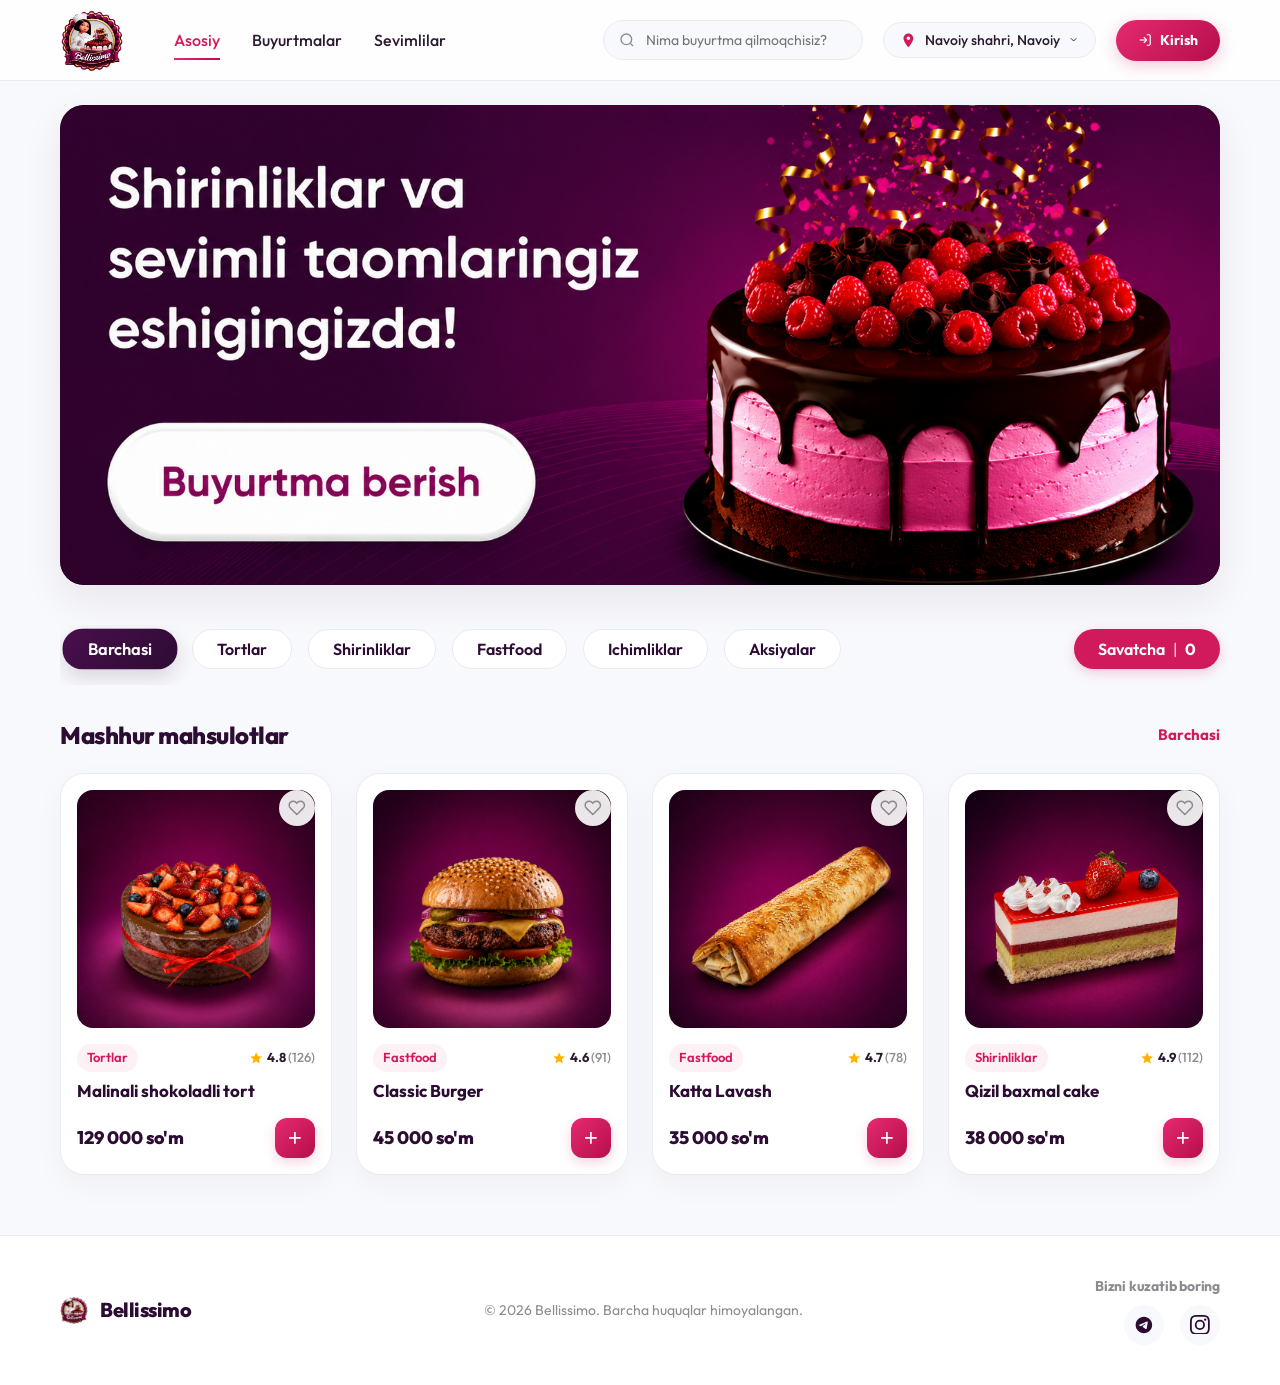
==== index.html @ 24d5eb31 "Belissimo loyiha - to'liq versiya" ====
<!DOCTYPE html>
<html lang="uz">

<head>
    <meta charset="UTF-8">
    <meta name="viewport" content="width=device-width, initial-scale=1.0">
    <title>Bellissimo - Shirinliklar va sevimli taomlaringiz eshigingizda!</title>
    <meta name="description"
        content="Bellissimo'dan eng mazali tortlar, shirinliklar, fastfood va salqin ichimliklarni tez va qulay yetkazib berish bilan buyurtma qiling.">
    <link rel="icon" type="image/x-icon" href="images/logo2.png">
    <link rel="stylesheet" href="style.css">
</head>

<body>

    <!-- ==========================================================================
         DESKTOP HEADER (Visible on Desktop/Tablet, hidden on Mobile)
         ========================================================================== -->
    <header class="desktop-header">
        <div class="container header-container">
            <a href="index.html" class="logo-link">
                <img src="images/logo2.png" alt="Bellissimo Logo" class="logo-img">
            </a>

            <nav class="desktop-nav">
                <a href="index.html" class="nav-link active">Asosiy</a>
                <a href="orders.html" class="nav-link">Buyurtmalar</a>
                <a href="favorites.html" class="nav-link">Sevimlilar</a>
            </nav>

            <div class="header-actions">
                <div class="header-search">
                    <svg class="header-search-icon" stroke="currentColor" fill="none" stroke-width="2"
                        viewBox="0 0 24 24" height="1em" width="1em" xmlns="http://www.w3.org/2000/svg">
                        <circle cx="11" cy="11" r="8"></circle>
                        <line x1="21" y1="21" x2="16.65" y2="16.65"></line>
                    </svg>
                    <input type="text" id="search-input" placeholder="Nima buyurtma qilmoqchisiz?">
                </div>

                <button class="location-selector" title="Yetkazib berish manzili">
                    <svg stroke="currentColor" fill="currentColor" stroke-width="0" viewBox="0 0 24 24" height="1.2em"
                        width="1.2em" xmlns="http://www.w3.org/2000/svg" style="color: var(--pink-accent);">
                        <path
                            d="M12 2C8.13 2 5 5.13 5 9c0 5.25 7 13 7 13s7-7.75 7-13c0-3.87-3.13-7-7-7zm0 9.5c-1.38 0-2.5-1.12-2.5-2.5s1.12-2.5 2.5-2.5 2.5 1.12 2.5 2.5-1.12 2.5-2.5 2.5z">
                        </path>
                    </svg>
                    <span>Navoiy shahri, Navoiy</span>
                    <svg stroke="currentColor" fill="none" stroke-width="2" viewBox="0 0 24 24" height="0.8em"
                        width="0.8em" xmlns="http://www.w3.org/2000/svg">
                        <polyline points="6 9 12 15 18 9"></polyline>
                    </svg>
                </button>

                <!-- Shown when logged in -->
                <div id="desktop-auth-actions" style="display: none; align-items: center; gap: 8px;">
                    <button class="action-btn" title="Bildirishnomalar">
                        <svg stroke="currentColor" fill="none" stroke-width="2" viewBox="0 0 24 24" height="1em" width="1em"
                            xmlns="http://www.w3.org/2000/svg">
                            <path d="M18 8A6 6 0 0 0 6 8c0 7-3 9-3 9h18s-3-2-3-9"></path>
                            <path d="M13.73 21a2 2 0 0 1-3.46 0"></path>
                        </svg>
                        <span class="badge">1</span>
                    </button>
                    <a href="profile.html" class="action-btn" title="Profil">
                        <img src="images/avatar.svg" alt="Profil" style="width: 22px; height: 22px; border-radius: 50%;">
                    </a>
                </div>
                <!-- Shown when NOT logged in -->
                <a href="login.html" id="desktop-login-btn" class="btn-primary" style="display: inline-flex; align-items: center; gap: 8px; padding: 10px 22px; border-radius: 30px; font-size: 14px; font-weight: 700; text-decoration: none; background: var(--pink-gradient); color: #fff; box-shadow: 0 4px 15px rgba(209,26,91,0.25);">
                    <svg stroke="currentColor" fill="none" stroke-width="2" viewBox="0 0 24 24" height="1em" width="1em" xmlns="http://www.w3.org/2000/svg"><path d="M15 3h4a2 2 0 0 1 2 2v14a2 2 0 0 1-2 2h-4"></path><polyline points="10 17 15 12 10 7"></polyline><line x1="15" y1="12" x2="3" y2="12"></line></svg>
                    Kirish
                </a>
            </div>
        </div>
    </header>

    <!-- ==========================================================================
         MOBILE HEADER (Visible on Mobile, hidden on Desktop/Tablet)
         ========================================================================== -->
    <div class="mobile-header-container">
        <div class="mobile-top-row">
            <div class="mobile-location">
                <span class="mobile-location-label">
                    <svg stroke="currentColor" fill="currentColor" stroke-width="0" viewBox="0 0 24 24" height="1em"
                        width="1em" xmlns="http://www.w3.org/2000/svg">
                        <path
                            d="M12 2C8.13 2 5 5.13 5 9c0 5.25 7 13 7 13s7-7.75 7-13c0-3.87-3.13-7-7-7zm0 9.5c-1.38 0-2.5-1.12-2.5-2.5s1.12-2.5 2.5-2.5 2.5 1.12 2.5 2.5-1.12 2.5-2.5 2.5z">
                        </path>
                    </svg>
                    Manzil
                </span>
                <span class="mobile-location-value">
                    <span>Navoiy shahri, Navoiy</span>
                    <svg stroke="currentColor" fill="none" stroke-width="2.5" viewBox="0 0 24 24" height="1em"
                        width="1em" xmlns="http://www.w3.org/2000/svg">
                        <polyline points="6 9 12 15 18 9"></polyline>
                    </svg>
                </span>
            </div>
            <!-- Shown when logged in -->
            <button id="mobile-notif-btn" class="action-btn" title="Bildirishnomalar" style="background-color: var(--bg-gray); display: none;">
                <svg stroke="currentColor" fill="none" stroke-width="2" viewBox="0 0 24 24" height="1em" width="1em"
                    xmlns="http://www.w3.org/2000/svg">
                    <path d="M18 8A6 6 0 0 0 6 8c0 7-3 9-3 9h18s-3-2-3-9"></path>
                    <path d="M13.73 21a2 2 0 0 1-3.46 0"></path>
                </svg>
                <span class="badge" style="top: -4px; right: -4px;">1</span>
            </button>
            <!-- Shown when NOT logged in -->
            <a href="login.html" id="mobile-login-btn" class="action-btn" title="Kirish" style="background-color: var(--bg-gray); display: inline-flex; align-items: center; gap: 6px; font-size: 13px; font-weight: 700; color: var(--dark-purple); text-decoration: none; padding: 8px 14px; border-radius: 20px;">
                <svg stroke="currentColor" fill="none" stroke-width="2" viewBox="0 0 24 24" height="1em" width="1em" xmlns="http://www.w3.org/2000/svg"><path d="M15 3h4a2 2 0 0 1 2 2v14a2 2 0 0 1-2 2h-4"></path><polyline points="10 17 15 12 10 7"></polyline><line x1="15" y1="12" x2="3" y2="12"></line></svg>
                Kirish
            </a>
        </div>

        <div class="mobile-search-row">
            <div class="mobile-search-bar">
                <svg stroke="currentColor" fill="none" stroke-width="2.5" viewBox="0 0 24 24" height="1em" width="1em"
                    xmlns="http://www.w3.org/2000/svg">
                    <circle cx="11" cy="11" r="8"></circle>
                    <line x1="21" y1="21" x2="16.65" y2="16.65"></line>
                </svg>
                <input type="text" id="mobile-search-input" placeholder="Nima buyurtma qilmoq?">
            </div>
        </div>
    </div>

    <!-- ==========================================================================
         MAIN WEBSITE CONTENT
         ========================================================================== -->
    <main class="container">

        <!-- Hero Banner Section -->
        <section class="hero-section">
            <div class="hero-banner-container">
                <img src="images/banner.png" alt="Bellissimo Banner" class="hero-banner-img">
            </div>
        </section>

        <!-- Categories Section -->
        <section class="categories-section">
            <div class="categories-wrapper">
                <div class="categories-container">
                    <div class="category-card active" data-category-id="all">
                        <span class="category-name">Barchasi</span>
                    </div>

                    <div class="category-card" data-category-id="tortlar">
                        <span class="category-name">Tortlar</span>
                    </div>

                    <div class="category-card" data-category-id="shirinliklar">
                        <span class="category-name">Shirinliklar</span>
                    </div>

                    <div class="category-card" data-category-id="fastfood">
                        <span class="category-name">Fastfood</span>
                    </div>

                    <div class="category-card" data-category-id="ichimliklar">
                        <span class="category-name">Ichimliklar</span>
                    </div>

                    <div class="category-card" data-category-id="aksiyalar">
                        <span class="category-name">Aksiyalar</span>
                    </div>
                </div>

                <button class="categories-cart-btn" onclick="window.location.href='cart.html'">
                    Savatcha <span class="divider">|</span> <span class="cart-badge">0</span>
                </button>
            </div>
        </section>

        <!-- Popular Products Section -->
        <section class="popular-section">
            <div class="section-header">
                <h2 class="section-title">Mashhur mahsulotlar</h2>
                <a href="#" class="section-link">Barchasi</a>
            </div>

            <div class="products-grid">

                <!-- Product Card 1: Raspberry Chocolate Cake -->
                <article class="product-card" data-category="tortlar" data-discount="true">
                    <button class="favorite-badge flex-center" data-product-id="malinali-tort"
                        title="Saralanganlarga qo'shish">
                        <svg stroke="currentColor" fill="none" stroke-width="2" viewBox="0 0 24 24" height="1.1em"
                            width="1.1em" xmlns="http://www.w3.org/2000/svg">
                            <path
                                d="M20.84 4.61a5.5 5.5 0 0 0-7.78 0L12 5.67l-1.06-1.06a5.5 5.5 0 0 0-7.78 7.78l1.06 1.06L12 21.23l7.78-7.78 1.06-1.06a5.5 5.5 0 0 0 0-7.78z">
                            </path>
                        </svg>
                    </button>
                    <a href="cake.html" class="product-img-wrapper flex-center">
                        <img src="images/tort.png" alt="Malinali shokoladli tort" class="product-img">
                    </a>
                    <div class="product-info">
                        <div class="product-meta">
                            <span class="product-category">Tortlar</span>
                            <div class="product-rating">
                                <svg stroke="currentColor" fill="currentColor" stroke-width="0" viewBox="0 0 24 24"
                                    height="1.1em" width="1.1em" xmlns="http://www.w3.org/2000/svg">
                                    <path
                                        d="M12 17.27L18.18 21l-1.64-7.03L22 9.24l-7.19-.61L12 2 9.19 8.63 2 9.24l5.46 4.73L5.82 21z">
                                    </path>
                                </svg>
                                <span>4.8 <span class="product-rating-count">(126)</span></span>
                            </div>
                        </div>
                        <h3 class="product-title"><a href="cake.html">Malinali shokoladli tort</a></h3>
                        <div class="product-bottom">
                            <span class="product-price">129 000 so'm</span>
                            <button class="add-card-btn flex-center" title="Savatga qo'shish">
                                <svg stroke="currentColor" fill="currentColor" stroke-width="0" viewBox="0 0 24 24"
                                    height="1.1em" width="1.1em" xmlns="http://www.w3.org/2000/svg">
                                    <path d="M19 13h-6v6h-2v-6H5v-2h6V5h2v6h6v2z"></path>
                                </svg>
                            </button>
                        </div>
                    </div>
                </article>

                <!-- Product Card 2: Classic Burger -->
                <article class="product-card" data-category="fastfood" data-discount="false">
                    <button class="favorite-badge flex-center" data-product-id="classic-burger"
                        title="Saralanganlarga qo'shish">
                        <svg stroke="currentColor" fill="none" stroke-width="2" viewBox="0 0 24 24" height="1.1em"
                            width="1.1em" xmlns="http://www.w3.org/2000/svg">
                            <path
                                d="M20.84 4.61a5.5 5.5 0 0 0-7.78 0L12 5.67l-1.06-1.06a5.5 5.5 0 0 0-7.78 7.78l1.06 1.06L12 21.23l7.78-7.78 1.06-1.06a5.5 5.5 0 0 0 0-7.78z">
                            </path>
                        </svg>
                    </button>
                    <a href="burger.html" class="product-img-wrapper flex-center">
                        <img src="images/burger.png" alt="Classic Burger" class="product-img">
                    </a>
                    <div class="product-info">
                        <div class="product-meta">
                            <span class="product-category">Fastfood</span>
                            <div class="product-rating">
                                <svg stroke="currentColor" fill="currentColor" stroke-width="0" viewBox="0 0 24 24"
                                    height="1.1em" width="1.1em" xmlns="http://www.w3.org/2000/svg">
                                    <path
                                        d="M12 17.27L18.18 21l-1.64-7.03L22 9.24l-7.19-.61L12 2 9.19 8.63 2 9.24l5.46 4.73L5.82 21z">
                                    </path>
                                </svg>
                                <span>4.6 <span class="product-rating-count">(91)</span></span>
                            </div>
                        </div>
                        <h3 class="product-title"><a href="burger.html">Classic Burger</a></h3>
                        <div class="product-bottom">
                            <span class="product-price">45 000 so'm</span>
                            <button class="add-card-btn flex-center" title="Savatga qo'shish">
                                <svg stroke="currentColor" fill="currentColor" stroke-width="0" viewBox="0 0 24 24"
                                    height="1.1em" width="1.1em" xmlns="http://www.w3.org/2000/svg">
                                    <path d="M19 13h-6v6h-2v-6H5v-2h6V5h2v6h6v2z"></path>
                                </svg>
                            </button>
                        </div>
                    </div>
                </article>

                <!-- Product Card 3: Large Lavash -->
                <article class="product-card" data-category="fastfood" data-discount="true">
                    <button class="favorite-badge flex-center" data-product-id="lavash"
                        title="Saralanganlarga qo'shish">
                        <svg stroke="currentColor" fill="none" stroke-width="2" viewBox="0 0 24 24" height="1.1em"
                            width="1.1em" xmlns="http://www.w3.org/2000/svg">
                            <path
                                d="M20.84 4.61a5.5 5.5 0 0 0-7.78 0L12 5.67l-1.06-1.06a5.5 5.5 0 0 0-7.78 7.78l1.06 1.06L12 21.23l7.78-7.78 1.06-1.06a5.5 5.5 0 0 0 0-7.78z">
                            </path>
                        </svg>
                    </button>
                    <a href="lavash.html" class="product-img-wrapper flex-center">
                        <img src="images/lavash.png" alt="Katta Lavash" class="product-img">
                    </a>
                    <div class="product-info">
                        <div class="product-meta">
                            <span class="product-category">Fastfood</span>
                            <div class="product-rating">
                                <svg stroke="currentColor" fill="currentColor" stroke-width="0" viewBox="0 0 24 24"
                                    height="1.1em" width="1.1em" xmlns="http://www.w3.org/2000/svg">
                                    <path
                                        d="M12 17.27L18.18 21l-1.64-7.03L22 9.24l-7.19-.61L12 2 9.19 8.63 2 9.24l5.46 4.73L5.82 21z">
                                    </path>
                                </svg>
                                <span>4.7 <span class="product-rating-count">(78)</span></span>
                            </div>
                        </div>
                        <h3 class="product-title"><a href="lavash.html">Katta Lavash</a></h3>
                        <div class="product-bottom">
                            <span class="product-price">35 000 so'm</span>
                            <button class="add-card-btn flex-center" title="Savatga qo'shish">
                                <svg stroke="currentColor" fill="currentColor" stroke-width="0" viewBox="0 0 24 24"
                                    height="1.1em" width="1.1em" xmlns="http://www.w3.org/2000/svg">
                                    <path d="M19 13h-6v6h-2v-6H5v-2h6V5h2v6h6v2z"></path>
                                </svg>
                            </button>
                        </div>
                    </div>
                </article>

                <!-- Product Card 4: Red Velvet Cake -->
                <article class="product-card" data-category="shirinliklar" data-discount="true">
                    <button class="favorite-badge flex-center" data-product-id="cake" title="Saralanganlarga qo'shish">
                        <svg stroke="currentColor" fill="none" stroke-width="2" viewBox="0 0 24 24" height="1.1em"
                            width="1.1em" xmlns="http://www.w3.org/2000/svg">
                            <path
                                d="M20.84 4.61a5.5 5.5 0 0 0-7.78 0L12 5.67l-1.06-1.06a5.5 5.5 0 0 0-7.78 7.78l1.06 1.06L12 21.23l7.78-7.78 1.06-1.06a5.5 5.5 0 0 0 0-7.78z">
                            </path>
                        </svg>
                    </button>
                    <a href="dessert.html" class="product-img-wrapper flex-center">
                        <img src="images/cake.png" alt="Qizil baxmal cake" class="product-img">
                    </a>
                    <div class="product-info">
                        <div class="product-meta">
                            <span class="product-category">Shirinliklar</span>
                            <div class="product-rating">
                                <svg stroke="currentColor" fill="currentColor" stroke-width="0" viewBox="0 0 24 24"
                                    height="1.1em" width="1.1em" xmlns="http://www.w3.org/2000/svg">
                                    <path
                                        d="M12 17.27L18.18 21l-1.64-7.03L22 9.24l-7.19-.61L12 2 9.19 8.63 2 9.24l5.46 4.73L5.82 21z">
                                    </path>
                                </svg>
                                <span>4.9 <span class="product-rating-count">(112)</span></span>
                            </div>
                        </div>
                        <h3 class="product-title"><a href="dessert.html">Qizil baxmal cake</a></h3>
                        <div class="product-bottom">
                            <span class="product-price">38 000 so'm</span>
                            <button class="add-card-btn flex-center" title="Savatga qo'shish">
                                <svg stroke="currentColor" fill="currentColor" stroke-width="0" viewBox="0 0 24 24"
                                    height="1.1em" width="1.1em" xmlns="http://www.w3.org/2000/svg">
                                    <path d="M19 13h-6v6h-2v-6H5v-2h6V5h2v6h6v2z"></path>
                                </svg>
                            </button>
                        </div>
                    </div>
                </article>

            </div>
        </section>
    </main>

    <!-- ==========================================================================
         MINIMAL FOOTER
         ========================================================================== -->
    <footer class="site-footer">
        <div class="container footer-container">
            <a href="index.html" class="logo-link">
                <img src="images/logo2.png" alt="Bellissimo Logo" class="logo-img"
                    style="height: 28px; width: auto; object-fit: contain;">
                <span class="logo-text" style="font-size: 20px;">Bellissimo</span>
            </a>

            <p class="footer-copyright">© 2026 Bellissimo. Barcha huquqlar himoyalangan.</p>

            <div class="social-wrapper" style="display: flex; flex-direction: column; align-items: flex-end; gap: 8px;">
                <span class="social-title" style="font-size: 14px; font-weight: 700; color: var(--text-muted); font-family: 'Outfit', sans-serif; letter-spacing: -0.2px;">Bizni kuzatib boring</span>
                <div class="social-links">
                    <!-- Telegram Icon -->
                    <a href="https://t.me/Belissimo_Navoiy" target="_blank" rel="noopener noreferrer" class="social-icon flex-center" title="Telegram">
                        <svg stroke="currentColor" fill="currentColor" stroke-width="0" viewBox="0 0 24 24" height="1.1em"
                            width="1.1em" xmlns="http://www.w3.org/2000/svg">
                            <path
                                d="M12 2C6.48 2 2 6.48 2 12s4.48 10 10 10 10-4.48 10-10S17.52 2 12 2zm4.64 6.8c-.15 1.58-.8 5.42-1.13 7.19-.14.75-.42 1-.68 1.03-.58.05-1.02-.38-1.58-.75-.88-.58-1.38-.94-2.23-1.5-.99-.65-.35-1.01.22-1.59.15-.15 2.71-2.48 2.76-2.69a.2.2 0 0 0-.05-.18c-.06-.05-.14-.03-.21-.02-.09.02-1.49.95-4.22 2.79-.4.27-.76.41-1.08.4-.36-.01-1.04-.2-1.55-.37-.63-.2-1.12-.31-1.08-.66.02-.18.27-.36.74-.55 2.92-1.27 4.86-2.11 5.83-2.51 2.78-1.16 3.35-1.36 3.73-1.36.08 0 .27.02.39.12.1.08.13.19.14.27-.01.06.01.24 0 .24z">
                            </path>
                        </svg>
                    </a>
                    <!-- Instagram Icon -->
                    <a href="https://instagram.com/bellissimo.navoiy" target="_blank" rel="noopener noreferrer" class="social-icon flex-center" title="Instagram">
                        <svg stroke="currentColor" fill="currentColor" stroke-width="0" viewBox="0 0 24 24" height="1.1em"
                            width="1.1em" xmlns="http://www.w3.org/2000/svg">
                            <path
                                d="M12 2.163c3.204 0 3.584.012 4.85.07 3.252.148 4.771 1.691 4.919 4.919.058 1.265.069 1.645.069 4.849 0 3.205-.012 3.584-.069 4.849-.149 3.225-1.664 4.771-4.919 4.919-1.266.058-1.644.07-4.85.07-3.204 0-3.584-.012-4.849-.07-3.26-.149-4.771-1.699-4.919-4.92-.058-1.265-.07-1.644-.07-4.849 0-3.204.013-3.583.07-4.849.149-3.227 1.664-4.771 4.919-4.919 1.266-.057 1.645-.069 4.849-.069zM12 0C8.741 0 8.333.014 7.053.072 2.695.272.273 2.69.073 7.051.014 8.333 0 8.741 0 12c0 3.259.014 3.668.072 4.948.2 4.358 2.618 6.78 6.98 6.98 1.281.058 1.689.072 4.948.072 3.259 0 3.668-.014 4.948-.072 4.354-.2 6.782-2.618 6.979-6.98.059-1.28.073-1.689.073-4.948 0-3.259-.014-3.667-.072-4.947-.196-4.354-2.617-6.78-6.979-6.98C15.668.014 15.259 0 12 0zm0 5.838a6.162 6.162 0 1 0 0 12.324 6.162 6.162 0 0 0 0-12.324zM12 16a4 4 0 1 1 0-8 4 4 0 0 1 0 8zm6.406-11.845a1.44 1.44 0 1 0 0 2.881 1.44 1.44 0 0 0 0-2.881z">
                            </path>
                        </svg>
                    </a>
                </div>
            </div>
        </div>
    </footer>

    <!-- ==========================================================================
         MOBILE BOTTOM NAVIGATION
         ========================================================================== -->
    <nav class="mobile-bottom-nav">
        <div class="mobile-nav-container">
            <a href="index.html" class="mobile-nav-item active">
                <svg stroke="currentColor" fill="currentColor" stroke-width="0" viewBox="0 0 24 24" height="1em"
                    width="1em" xmlns="http://www.w3.org/2000/svg">
                    <path d="M10 20v-6h4v6h5v-8h3L12 3 2 12h3v8z"></path>
                </svg>
                <span>Asosiy</span>
            </a>

            <a href="orders.html" class="mobile-nav-item">
                <img src="images/korzinka.svg" alt="Buyurtmalar" style="width: 22px; height: 22px; object-fit: contain;">
                <span>Buyurtmalar</span>
            </a>

            <a href="favorites.html" class="mobile-nav-item">
                <svg stroke="currentColor" fill="none" stroke-width="2" viewBox="0 0 24 24" height="1em" width="1em"
                    xmlns="http://www.w3.org/2000/svg">
                    <path
                        d="M20.84 4.61a5.5 5.5 0 0 0-7.78 0L12 5.67l-1.06-1.06a5.5 5.5 0 0 0-7.78 7.78l1.06 1.06L12 21.23l7.78-7.78 1.06-1.06a5.5 5.5 0 0 0 0-7.78z">
                    </path>
                </svg>
                <span>Sevimlilar</span>
            </a>

            <a href="profile.html" class="mobile-nav-item">
                <svg stroke="currentColor" fill="none" stroke-width="2" viewBox="0 0 24 24" height="1em" width="1em"
                    xmlns="http://www.w3.org/2000/svg">
                    <path d="M20 21v-2a4 4 0 0 0-4-4H8a4 4 0 0 0-4 4v2"></path>
                    <circle cx="12" cy="7" r="4"></circle>
                </svg>
                <span>Profil</span>
            </a>
        </div>
    </nav>

    <!-- Shared Javascript file -->
    <script src="script.js"></script>
</body>

</html>
---- style.css ----
@import url('https://fonts.googleapis.com/css2?family=Outfit:wght@300;400;500;600;700;800&display=swap');

:root {
    --dark-purple: #2D0C33;
    --dark-purple-rgb: 45, 12, 51;
    --purple-gradient: linear-gradient(135deg, #4A0E4E 0%, #2D0C33 100%);
    --pink-accent: #D11A5B;
    --pink-gradient: linear-gradient(135deg, #E62A70 0%, #B50E4C 100%);
    --white-card: #FFFFFF;
    --bg-gray: #F8F9FC;
    --gold: #FFB300;
    --text-dark: #2C1A30;
    --text-muted: #8E8A90;
    --border-color: #ECE9F0;
    --border-radius-lg: 24px;
    --border-radius-md: 16px;
    --border-radius-sm: 12px;
    --transition-smooth: all 0.3s cubic-bezier(0.4, 0, 0.2, 1);
    --shadow-soft: 0 10px 30px rgba(45, 12, 51, 0.04);
    --shadow-hover: 0 15px 35px rgba(45, 12, 51, 0.1);
    --max-width: 1200px;
}

* {
    box-sizing: border-box;
    margin: 0;
    padding: 0;
    -webkit-tap-highlight-color: transparent;
}

body {
    font-family: 'Outfit', sans-serif;
    background-color: var(--bg-gray);
    color: var(--text-dark);
    line-height: 1.5;
    overflow-x: hidden;
}

a {
    text-decoration: none;
    color: inherit;
}

button {
    font-family: 'Outfit', sans-serif;
    border: none;
    outline: none;
    cursor: pointer;
    background: none;
    transition: var(--transition-smooth);
}

input {
    font-family: 'Outfit', sans-serif;
    border: none;
    outline: none;
}

/* Scrollbar Customization */
::-webkit-scrollbar {
    width: 8px;
    height: 8px;
}
::-webkit-scrollbar-track {
    background: var(--bg-gray);
}
::-webkit-scrollbar-thumb {
    background: #D5CCD8;
    border-radius: 4px;
}
::-webkit-scrollbar-thumb:hover {
    background: #B4A6B8;
}

/* ==========================================================================
   GLOBAL UTILITIES & CONTAINERS
   ========================================================================== */
.container {
    max-width: var(--max-width);
    margin: 0 auto;
    padding: 0 20px;
    width: 100%;
}

.flex-center {
    display: flex;
    justify-content: center;
    align-items: center;
}

.text-gradient {
    background: var(--pink-gradient);
    -webkit-background-clip: text;
    -webkit-text-fill-color: transparent;
}

/* ==========================================================================
   DESKTOP HEADER & NAVIGATION (Hidden on mobile)
   ========================================================================== */
.desktop-header {
    background-color: rgba(255, 255, 255, 0.85);
    backdrop-filter: blur(10px);
    -webkit-backdrop-filter: blur(10px);
    border-bottom: 1px solid var(--border-color);
    position: sticky;
    top: 0;
    z-index: 1000;
    transition: var(--transition-smooth);
}

.header-container {
    display: flex;
    align-items: center;
    height: 80px;
}

.logo-link {
    display: flex;
    align-items: center;
    gap: 12px;
    flex-shrink: 0;
}

.logo-img {
    height: 64px;
    width: auto;
    object-fit: contain;
}

.logo-text {
    font-size: 24px;
    font-weight: 800;
    color: var(--dark-purple);
    letter-spacing: -0.5px;
}

.desktop-nav {
    display: flex;
    gap: 32px;
    margin-left: 50px;
    margin-right: 40px;
    align-items: center;
    flex-shrink: 0;
}

.nav-link {
    font-size: 16px;
    font-weight: 500;
    color: var(--text-dark);
    position: relative;
    padding: 8px 0;
    transition: var(--transition-smooth);
}

.nav-link::after {
    content: '';
    position: absolute;
    bottom: 0;
    left: 0;
    width: 0;
    height: 2px;
    background: var(--pink-gradient);
    transition: var(--transition-smooth);
}

.nav-link.active,
.nav-link:hover {
    color: var(--pink-accent);
}

.nav-link.active::after,
.nav-link:hover::after {
    width: 100%;
}

.header-actions {
    display: flex;
    align-items: center;
    gap: 20px;
    margin-left: auto;
}

.header-search {
    position: relative;
    width: 260px;
}

.header-search input {
    width: 100%;
    padding: 10px 16px 10px 42px;
    background-color: var(--bg-gray);
    border: 1px solid var(--border-color);
    border-radius: 30px;
    font-size: 14px;
    color: var(--text-dark);
    transition: var(--transition-smooth);
}

.header-search input:focus {
    background-color: #fff;
    border-color: var(--pink-accent);
    box-shadow: 0 0 0 3px rgba(209, 26, 91, 0.1);
}

.header-search-icon {
    position: absolute;
    left: 16px;
    top: 50%;
    transform: translateY(-50%);
    color: var(--text-muted);
    font-size: 16px;
    pointer-events: none;
}

.location-selector {
    display: flex;
    align-items: center;
    gap: 8px;
    padding: 8px 16px;
    background-color: var(--bg-gray);
    border: 1px solid var(--border-color);
    border-radius: 30px;
    font-size: 14px;
    font-weight: 500;
    color: var(--text-dark);
    white-space: nowrap;
}

.location-selector:hover {
    background-color: #fff;
    border-color: var(--pink-accent);
}

.action-btn {
    position: relative;
    display: inline-flex;
    align-items: center;
    justify-content: center;
    width: 44px;
    height: 44px;
    background-color: var(--bg-gray);
    border-radius: 50%;
    color: var(--dark-purple);
    font-size: 20px;
}

.action-btn:hover {
    background-color: var(--dark-purple);
    color: #fff;
    transform: translateY(-2px);
}

.badge {
    position: absolute;
    top: -2px;
    right: -2px;
    background-color: var(--pink-accent);
    color: #fff;
    font-size: 11px;
    font-weight: 700;
    min-width: 18px;
    height: 18px;
    border-radius: 9px;
    display: flex;
    align-items: center;
    justify-content: center;
    padding: 0 4px;
    border: 2px solid #fff;
}

.profile-avatar {
    width: 44px;
    height: 44px;
    border-radius: 50%;
    object-fit: cover;
    border: 2px solid var(--border-color);
    transition: var(--transition-smooth);
}

.profile-avatar:hover {
    border-color: var(--pink-accent);
    transform: translateY(-2px);
}

/* ==========================================================================
   MOBILE HEADER & SEARCH BAR (Hidden on desktop)
   ========================================================================== */
.mobile-header-container {
    display: none;
    padding: 16px 20px 8px;
    background-color: #fff;
}

.mobile-top-row {
    display: flex;
    justify-content: space-between;
    align-items: center;
    margin-bottom: 16px;
}

.mobile-location {
    display: flex;
    flex-direction: column;
}

.mobile-location-label {
    font-size: 12px;
    color: var(--text-muted);
    font-weight: 500;
    display: flex;
    align-items: center;
    gap: 4px;
}

.mobile-location-label svg {
    color: var(--pink-accent);
}

.mobile-location-value {
    font-size: 16px;
    font-weight: 700;
    color: var(--dark-purple);
    display: flex;
    align-items: center;
    gap: 6px;
    margin-top: 2px;
}

.mobile-location-value svg {
    font-size: 12px;
    color: var(--pink-accent);
}

.mobile-search-row {
    display: flex;
    gap: 12px;
    align-items: center;
}

.mobile-search-bar {
    position: relative;
    flex: 1;
}

.mobile-search-bar input {
    width: 100%;
    padding: 16px 16px 16px 48px;
    background-color: var(--bg-gray);
    border-radius: 20px;
    font-size: 15px;
    color: var(--text-dark);
    font-weight: 500;
    transition: var(--transition-smooth);
}

.mobile-search-bar input::placeholder {
    color: #B4A6B8;
}

.mobile-search-bar svg {
    position: absolute;
    left: 20px;
    top: 50%;
    transform: translateY(-50%);
    color: var(--text-muted);
    font-size: 18px;
}

.mobile-filter-btn {
    width: 52px;
    height: 52px;
    background: var(--purple-gradient);
    border-radius: 20px;
    color: #fff;
    display: flex;
    align-items: center;
    justify-content: center;
    font-size: 20px;
    box-shadow: 0 8px 20px rgba(45, 12, 51, 0.15);
}

.mobile-filter-btn:active {
    transform: scale(0.95);
}

/* ==========================================================================
   MOBILE BOTTOM NAVIGATION BAR
   ========================================================================== */
.mobile-bottom-nav {
    display: none;
    position: fixed;
    bottom: 0;
    left: 0;
    width: 100%;
    background-color: #fff;
    box-shadow: 0 -10px 30px rgba(0, 0, 0, 0.04);
    border-top: 1px solid var(--border-color);
    z-index: 999;
}

.mobile-nav-container {
    display: flex;
    justify-content: space-around;
    align-items: center;
    height: 72px;
    padding: 0 10px;
}

.mobile-nav-item {
    display: flex;
    flex-direction: column;
    align-items: center;
    gap: 6px;
    color: var(--text-muted);
    font-size: 12px;
    font-weight: 600;
    flex: 1;
    padding: 8px 0;
}

.mobile-nav-item svg {
    font-size: 22px;
    transition: var(--transition-smooth);
}

.mobile-nav-item.active {
    color: var(--pink-accent);
}

.mobile-nav-item.active svg {
    transform: translateY(-2px);
}

/* ==========================================================================
   HERO BANNER
   ========================================================================== */
.hero-section {
    padding: 24px 0;
}

.hero-banner-container {
    width: 100%;
    border-radius: 24px;
    overflow: hidden;
    box-shadow: 0 15px 40px rgba(45, 12, 51, 0.08);
    display: flex;
    justify-content: center;
    align-items: center;
    background-color: var(--dark-purple);
}

.hero-banner-img {
    width: 100%;
    height: auto;
    max-height: 480px;
    object-fit: cover;
    object-position: center;
    display: block;
    border-radius: 24px;
    transition: var(--transition-smooth);
}

/* ==========================================================================
   CATEGORIES SECTION
   ========================================================================== */
.categories-section {
    padding: 16px 0;
}

.section-header {
    display: flex;
    justify-content: space-between;
    align-items: center;
    margin-bottom: 20px;
}

.section-title {
    font-size: 24px;
    font-weight: 800;
    color: var(--dark-purple);
    letter-spacing: -0.5px;
}

.section-link {
    color: var(--pink-accent);
    font-weight: 700;
    font-size: 15px;
    transition: var(--transition-smooth);
}

.section-link:hover {
    opacity: 0.8;
}

.categories-wrapper {
    display: flex;
    justify-content: space-between;
    align-items: center;
    gap: 24px;
}

.categories-cart-btn {
    display: inline-flex;
    align-items: center;
    justify-content: center;
    height: 40px;
    padding: 0 24px;
    background-color: var(--pink-accent);
    color: #fff;
    border: none;
    border-radius: 9999px;
    font-size: 16px;
    font-weight: 600;
    cursor: pointer;
    white-space: nowrap;
    transition: all 250ms ease;
    box-shadow: 0 4px 12px rgba(209, 26, 91, 0.2);
    margin-bottom: 12px; /* To align with the scrollbar of categories-container */
}

.categories-cart-btn:hover {
    transform: translateY(-2px);
    box-shadow: 0 6px 16px rgba(209, 26, 91, 0.3);
}

.categories-cart-btn .divider {
    margin: 0 8px;
    opacity: 0.8;
    font-weight: 400;
}

.categories-cart-btn .cart-badge {
    background: transparent;
    color: #fff;
    font-weight: 700;
    padding: 0;
}

.categories-container {
    display: flex;
    flex: 1;
    gap: 16px;
    overflow-x: auto;
    padding: 4px 4px 16px;
    scrollbar-width: none; /* Firefox */
    -webkit-overflow-scrolling: touch;
}

.categories-container::-webkit-scrollbar {
    display: none; /* Chrome/Safari */
}

.category-card {
    display: inline-flex;
    align-items: center;
    justify-content: center;
    height: 40px;
    padding: 0 24px;
    background-color: var(--white-card);
    color: var(--dark-purple);
    border: 1px solid var(--border-color);
    border-radius: 9999px;
    font-size: 16px;
    font-weight: 600;
    cursor: pointer;
    white-space: nowrap;
    transition: all 250ms ease;
    box-shadow: none;
    flex-shrink: 0;
}

@media (min-width: 993px) {
    .category-card:hover {
        background: var(--purple-gradient);
        color: #fff;
        border-color: transparent;
        transform: translateY(-2px);
    }
}

.category-card.active {
    background: var(--purple-gradient);
    color: #fff;
    border-color: transparent;
    box-shadow: 0 8px 20px rgba(45, 12, 51, 0.15);
    transform: scale(1.03);
}

.category-card.active:hover {
    transform: scale(1.03);
}

.category-name {
    font-size: 16px;
    font-weight: 600;
}

/* ==========================================================================
   POPULAR PRODUCTS SECTION
   ========================================================================== */
.popular-section {
    padding: 16px 0 60px;
}

.products-grid {
    display: grid;
    grid-template-columns: repeat(4, 1fr);
    gap: 24px;
}

.product-card {
    background-color: var(--white-card);
    border-radius: var(--border-radius-lg);
    box-shadow: var(--shadow-soft);
    padding: 16px;
    display: flex;
    flex-direction: column;
    position: relative;
    transition: var(--transition-smooth);
    border: 1px solid var(--border-color);
}

.product-card:hover {
    transform: translateY(-6px);
    box-shadow: var(--shadow-hover);
    border-color: rgba(209, 26, 91, 0.1);
}

.favorite-badge {
    position: absolute;
    top: 16px;
    right: 16px;
    width: 36px;
    height: 36px;
    border-radius: 50%;
    background-color: rgba(255, 255, 255, 0.9);
    backdrop-filter: blur(4px);
    -webkit-backdrop-filter: blur(4px);
    color: var(--text-muted);
    font-size: 16px;
    box-shadow: 0 4px 10px rgba(0, 0, 0, 0.05);
    z-index: 5;
}

.favorite-badge:hover,
.favorite-badge.active {
    color: var(--pink-accent);
    background-color: #fff;
}

.product-img-wrapper {
    width: 100%;
    aspect-ratio: 1 / 1;
    margin-bottom: 16px;
    border-radius: var(--border-radius-md);
    overflow: hidden;
    background-color: var(--bg-gray);
}

.product-img {
    height: 100%;
    width: 100%;
    object-fit: cover;
    transition: var(--transition-smooth);
}

.product-card:hover .product-img {
    transform: scale(1.08);
}

.product-info {
    display: flex;
    flex-direction: column;
    flex-grow: 1;
}

.product-meta {
    display: flex;
    justify-content: space-between;
    align-items: center;
    margin-bottom: 8px;
}

.product-category {
    font-size: 13px;
    font-weight: 600;
    color: var(--pink-accent);
    background-color: rgba(209, 26, 91, 0.06);
    padding: 4px 10px;
    border-radius: 20px;
}

.product-rating {
    display: flex;
    align-items: center;
    gap: 4px;
    font-size: 13px;
    font-weight: 700;
    color: var(--text-dark);
}

.product-rating svg {
    color: var(--gold);
}

.product-rating-count {
    color: var(--text-muted);
    font-weight: 500;
}

.product-title {
    font-size: 17px;
    font-weight: 700;
    color: var(--dark-purple);
    margin-bottom: 16px;
    line-height: 1.3;
    flex-grow: 1;
    display: -webkit-box;
    -webkit-line-clamp: 2;
    -webkit-box-orient: vertical;
    overflow: hidden;
}

.product-bottom {
    display: flex;
    justify-content: space-between;
    align-items: center;
    margin-top: auto;
}

.product-price {
    font-size: 18px;
    font-weight: 800;
    color: var(--dark-purple);
}

.add-card-btn {
    width: 40px;
    height: 40px;
    background: var(--pink-gradient);
    border-radius: 12px;
    color: #fff;
    font-size: 18px;
    box-shadow: 0 4px 12px rgba(209, 26, 91, 0.2);
}

.add-card-btn:hover {
    transform: scale(1.08);
    box-shadow: 0 6px 16px rgba(209, 26, 91, 0.3);
}

/* ==========================================================================
   PRODUCT DETAIL PAGE LAYOUT
   ========================================================================== */
.detail-page-wrapper {
    padding: 40px 0 80px;
}

.detail-back-bar {
    margin-bottom: 24px;
    padding-top: 20px;
}

.back-link {
    display: inline-flex;
    align-items: center;
    gap: 8px;
    font-weight: 600;
    color: var(--text-dark);
}

.back-link:hover {
    color: var(--pink-accent);
}

.detail-layout {
    display: grid;
    grid-template-columns: 1.1fr 0.9fr;
    gap: 40px;
    align-items: start;
}

/* Left Column: Premium Gallery Visual Card */
.detail-gallery-card {
    background: var(--purple-gradient);
    border-radius: 32px;
    padding: 30px;
    position: relative;
    box-shadow: 0 20px 50px rgba(45, 12, 51, 0.2);
    min-height: 480px;
    display: flex;
    flex-direction: column;
    justify-content: space-between;
    overflow: hidden;
}

.gallery-top-actions {
    display: flex;
    justify-content: space-between;
    position: relative;
    z-index: 5;
}

.gallery-circle-btn {
    width: 44px;
    height: 44px;
    border-radius: 50%;
    background-color: rgba(255, 255, 255, 0.15);
    backdrop-filter: blur(10px);
    -webkit-backdrop-filter: blur(10px);
    color: #fff;
    font-size: 18px;
}

.gallery-circle-btn:hover,
.gallery-circle-btn.active {
    background-color: #fff;
    color: var(--pink-accent);
    transform: scale(1.05);
}

.gallery-image-container {
    position: absolute;
    top: 0;
    left: 0;
    right: 0;
    bottom: 0;
    display: flex;
    align-items: center;
    justify-content: center;
    background: none;
    border: none;
    box-shadow: none;
}

.detail-main-img {
    width: 100%;
    height: 100%;
    object-fit: cover;
}

@keyframes float {
    0%, 100% { transform: translateY(0); }
    50% { transform: translateY(-10px); }
}

.gallery-indicators {
    display: flex;
    justify-content: space-between;
    align-items: center;
    position: relative;
    z-index: 5;
}

.dots-wrapper {
    display: flex;
    gap: 8px;
}

.gallery-dot {
    width: 8px;
    height: 8px;
    border-radius: 50%;
    background-color: rgba(255, 255, 255, 0.3);
}

.gallery-dot.active {
    width: 24px;
    border-radius: 4px;
    background-color: #fff;
}

.gallery-counter {
    background-color: rgba(255, 255, 255, 0.15);
    backdrop-filter: blur(10px);
    -webkit-backdrop-filter: blur(10px);
    color: #fff;
    padding: 4px 12px;
    border-radius: 20px;
    font-size: 13px;
    font-weight: 600;
}

/* Right Column: Information & Controls Card */
.detail-info-card {
    background-color: var(--white-card);
    border-radius: 32px;
    box-shadow: var(--shadow-soft);
    padding: 40px;
    border: 1px solid var(--border-color);
}

.detail-header {
    margin-bottom: 24px;
}

.detail-title {
    font-size: 32px;
    font-weight: 800;
    color: var(--dark-purple);
    line-height: 1.2;
    margin-bottom: 12px;
}

.detail-ratings-row {
    display: flex;
    align-items: center;
    gap: 16px;
}

.detail-rating {
    display: flex;
    align-items: center;
    gap: 4px;
    font-size: 15px;
    font-weight: 700;
}

.detail-rating svg {
    color: var(--gold);
}

.detail-rating-count {
    color: var(--text-muted);
    font-weight: 500;
}

.detail-category-badge {
    background-color: rgba(209, 26, 91, 0.08);
    color: var(--pink-accent);
    font-size: 13px;
    font-weight: 700;
    padding: 6px 14px;
    border-radius: 20px;
}

.detail-description {
    font-size: 15px;
    color: var(--text-muted);
    line-height: 1.6;
    margin-bottom: 30px;
}

/* Size Selector Section */
.selector-section {
    margin-bottom: 30px;
}

.selector-title {
    font-size: 16px;
    font-weight: 700;
    color: var(--dark-purple);
    margin-bottom: 14px;
}

.size-selector-grid {
    display: grid;
    grid-template-columns: repeat(3, 1fr);
    gap: 12px;
}

.size-btn {
    border: 1px solid var(--border-color);
    border-radius: var(--border-radius-sm);
    padding: 12px 8px;
    text-align: center;
    background-color: #fff;
    transition: var(--transition-smooth);
}

.size-btn:hover {
    border-color: var(--pink-accent);
}

.size-btn.active {
    border-color: var(--pink-accent);
    background-color: rgba(209, 26, 91, 0.02);
    box-shadow: 0 0 0 1px var(--pink-accent) inset;
}

.size-value {
    display: block;
    font-size: 15px;
    font-weight: 700;
    color: var(--dark-purple);
    margin-bottom: 4px;
}

.size-desc {
    display: block;
    font-size: 11px;
    color: var(--text-muted);
}

/* Extras Section */
.extras-list {
    display: flex;
    flex-direction: column;
    gap: 12px;
}

.extra-item {
    display: flex;
    justify-content: space-between;
    align-items: center;
    background-color: var(--bg-gray);
    padding: 14px 20px;
    border-radius: var(--border-radius-md);
    cursor: pointer;
    border: 1px solid transparent;
    transition: var(--transition-smooth);
}

.extra-item:hover {
    border-color: rgba(209, 26, 91, 0.15);
    background-color: rgba(209, 26, 91, 0.01);
}

.extra-item.selected {
    border-color: rgba(209, 26, 91, 0.25);
    background-color: rgba(209, 26, 91, 0.02);
}

.extra-info {
    display: flex;
    flex-direction: column;
    gap: 2px;
}

.extra-name {
    font-size: 15px;
    font-weight: 600;
    color: var(--dark-purple);
}

.extra-price {
    font-size: 13px;
    color: var(--pink-accent);
    font-weight: 700;
}

.extra-checkbox {
    width: 28px;
    height: 28px;
    border-radius: 50%;
    background-color: #fff;
    border: 1px solid var(--border-color);
    color: var(--pink-accent);
    font-size: 12px;
    transition: var(--transition-smooth);
}

.extra-item.selected .extra-checkbox {
    background-color: var(--pink-accent);
    border-color: var(--pink-accent);
    color: #fff;
}

/* Details Purchase/Bottom Bar */
.detail-purchase-bar {
    display: flex;
    justify-content: space-between;
    align-items: center;
    margin-top: 40px;
    padding-top: 30px;
    border-top: 1px solid var(--border-color);
}

.detail-total-col {
    display: flex;
    flex-direction: column;
    gap: 4px;
}

.detail-total-label {
    font-size: 12px;
    color: var(--text-muted);
    font-weight: 500;
}

.detail-total-price {
    font-size: 26px;
    font-weight: 800;
    color: var(--dark-purple);
    white-space: nowrap;
}

.detail-actions-col {
    display: flex;
    align-items: center;
    gap: 16px;
}

.quantity-selector {
    display: flex;
    align-items: center;
    gap: 16px;
    background-color: var(--bg-gray);
    padding: 8px 16px;
    border-radius: 30px;
    border: 1px solid var(--border-color);
}

.qty-btn {
    font-size: 20px;
    font-weight: 600;
    color: var(--dark-purple);
    width: 28px;
    height: 28px;
    display: flex;
    align-items: center;
    justify-content: center;
}

.qty-btn:hover {
    color: var(--pink-accent);
}

.qty-number {
    font-size: 16px;
    font-weight: 700;
    color: var(--dark-purple);
    min-width: 20px;
    text-align: center;
}

.btn-add-to-cart {
    background: var(--pink-gradient);
    color: #fff;
    font-size: 16px;
    font-weight: 700;
    padding: 14px 28px;
    border-radius: 30px;
    display: flex;
    align-items: center;
    gap: 10px;
    box-shadow: 0 10px 25px rgba(209, 26, 91, 0.25);
}

.btn-add-to-cart:hover {
    transform: translateY(-2px);
    box-shadow: 0 15px 30px rgba(209, 26, 91, 0.35);
}

.btn-add-to-cart:active {
    transform: translateY(0);
}

/* ==========================================================================
   MINIMAL FOOTER
   ========================================================================== */
.site-footer {
    background-color: #fff;
    border-top: 1px solid var(--border-color);
    padding: 40px 0;
    margin-top: auto;
}

.footer-container {
    display: flex;
    justify-content: space-between;
    align-items: center;
}

.footer-copyright {
    font-size: 14px;
    color: var(--text-muted);
}

.social-links {
    display: flex;
    gap: 16px;
}

.social-icon {
    width: 40px;
    height: 40px;
    border-radius: 50%;
    background-color: var(--bg-gray);
    color: var(--dark-purple);
    font-size: 18px;
    transition: var(--transition-smooth);
}

.social-icon:hover {
    background-color: var(--pink-accent);
    color: #fff;
    transform: translateY(-2px);
}

/* ==========================================================================
   MODAL DIALOGS (e.g. Location Pick)
   ========================================================================== */
.modal-overlay {
    position: fixed;
    top: 0;
    left: 0;
    right: 0;
    bottom: 0;
    background-color: rgba(45, 12, 51, 0.5);
    backdrop-filter: blur(6px);
    -webkit-backdrop-filter: blur(6px);
    z-index: 2000;
    opacity: 0;
    visibility: hidden;
    transition: var(--transition-smooth);
}

.modal-overlay.open {
    opacity: 1;
    visibility: visible;
}

.modal-content {
    background-color: #fff;
    border-radius: 28px;
    max-width: 480px;
    width: 90%;
    padding: 30px;
    box-shadow: 0 20px 60px rgba(0, 0, 0, 0.15);
    position: relative;
    transform: scale(0.9);
    transition: var(--transition-smooth);
}

.modal-overlay.open .modal-content {
    transform: scale(1);
}

.modal-header {
    display: flex;
    justify-content: space-between;
    align-items: center;
    margin-bottom: 20px;
}

.modal-title {
    font-size: 20px;
    font-weight: 800;
    color: var(--dark-purple);
}

.modal-close-btn {
    font-size: 20px;
    color: var(--text-muted);
}

.modal-close-btn:hover {
    color: var(--pink-accent);
}

.location-options-list {
    display: flex;
    flex-direction: column;
    gap: 10px;
}

.location-option {
    display: flex;
    align-items: center;
    gap: 12px;
    padding: 14px 20px;
    border-radius: var(--border-radius-md);
    background-color: var(--bg-gray);
    cursor: pointer;
    font-weight: 600;
    transition: var(--transition-smooth);
    border: 1px solid transparent;
}

.location-option:hover,
.location-option.selected {
    background-color: rgba(209, 26, 91, 0.03);
    border-color: var(--pink-accent);
}

.location-option svg {
    color: var(--pink-accent);
}

/* ==========================================================================
   TOAST NOTIFICATION
   ========================================================================== */
.toast-container {
    position: fixed;
    top: 24px;
    right: 24px;
    display: flex;
    flex-direction: column;
    gap: 12px;
    z-index: 3000;
}

.toast {
    background-color: var(--dark-purple);
    color: #fff;
    border-left: 4px solid var(--pink-accent);
    border-radius: 12px;
    padding: 16px 24px;
    display: flex;
    align-items: center;
    gap: 12px;
    box-shadow: 0 10px 30px rgba(0, 0, 0, 0.15);
    font-weight: 600;
    min-width: 260px;
    transform: translateX(120%);
    transition: var(--transition-smooth);
}

.toast.show {
    transform: translateX(0);
}

.toast svg {
    color: var(--pink-accent);
    font-size: 18px;
}

/* ==========================================================================
   RESPONSIVE DESIGN BREAKPOINTS
   ========================================================================== */

/* Laptop / Desktop (Header shown, mobile bar hidden) */
@media (min-width: 993px) {
    .desktop-header,
    .header {
        display: block;
    }
}

/* Tablet & Smaller Screens */
@media (max-width: 992px) {
    /* Layout Adaptations */
    .desktop-header,
    .header {
        display: none;
    }
    
    .mobile-header-container {
        display: block;
        position: sticky;
        top: 0;
        z-index: 100;
        box-shadow: 0 4px 20px rgba(0,0,0,0.02);
    }
    
    .mobile-bottom-nav {
        display: block;
    }
    
    .site-footer {
        display: none !important;
    }
    
    /* Hero Section Adjustment */
    .hero-banner {
        padding: 30px;
        min-height: 180px;
    }
    
    .hero-content {
        max-width: 60%;
        gap: 12px;
    }
    
    .hero-title {
        font-size: 24px;
    }
    
    .hero-btn {
        padding: 10px 22px;
        font-size: 13px;
    }
    
    /* Grid Adaptations */
    .products-grid {
        grid-template-columns: repeat(2, 1fr);
        gap: 20px;
    }
    
    /* Product Detail page adaptation for Tablet */
    .detail-layout {
        grid-template-columns: 1fr;
        gap: 30px;
    }
    
    .detail-gallery-card {
        min-height: 380px;
    }
    
    .detail-main-img {
        max-height: 260px;
    }
    
    .detail-info-card {
        padding: 30px;
    }
}

/* Mobile Screens (< 576px) - Make it look EXACTLY 1:1 like mobile screenshot */
@media (max-width: 576px) {
    .container {
        padding: 0 16px;
    }
    
    .mobile-header-container {
        padding: 16px 16px 8px;
    }
    
    /* Hero Section adaptation for mobile */
    .hero-banner-container {
        border-radius: 20px;
    }
    
    .hero-banner-img {
        border-radius: 20px;
        max-height: 220px;
    }
    
    /* Category sizing */
    .category-card {
        height: 44px;
        padding: 0 20px;
    }
    
    .category-name {
        font-size: 14px;
    }
    
    /* Products Grid */
    .popular-section .products-grid {
        display: grid;
        grid-template-columns: repeat(2, 1fr);
        gap: 12px;
        padding: 4px 4px 16px;
    }
    
    .popular-section .product-card {
        padding: 12px;
        border-radius: 20px;
    }
    
    .product-img-wrapper {
        height: auto;
        aspect-ratio: 1 / 1;
        margin-bottom: 12px;
    }
    
    .product-title {
        font-size: 14px;
        margin-bottom: 12px;
    }
    
    .product-price {
        font-size: 15px;
    }
    
    .add-card-btn {
        width: 32px;
        height: 32px;
        border-radius: 8px;
        font-size: 14px;
    }
    
    /* Product Detail page adaptation for Mobile - EXACTLY LIKE SCREENSHOT */
    .detail-page-wrapper {
        padding: 0;
        background-color: var(--dark-purple);
    }
    
    .detail-back-bar {
        display: none;
    }
    
    .detail-layout {
        gap: 0;
    }
    
    .detail-gallery-card {
        border-radius: 0;
        min-height: 280px;
        padding: 16px 20px;
        box-shadow: none;
    }
    
    .detail-main-img {
        max-height: none;
        object-fit: cover;
    }
    
    .detail-info-card {
        border-radius: 30px 30px 0 0;
        padding: 30px 20px 100px;
        margin-top: -24px;
        position: relative;
        z-index: 10;
        box-shadow: 0 -10px 30px rgba(0, 0, 0, 0.05);
        border: none;
    }
    
    .detail-title {
        font-size: 24px;
        font-weight: 800;
        margin-bottom: 8px;
    }
    
    .detail-ratings-row {
        margin-bottom: 16px;
    }
    
    .detail-description {
        font-size: 14px;
        margin-bottom: 24px;
    }
    
    .size-selector-grid {
        gap: 8px;
    }
    
    .size-btn {
        padding: 8px 4px;
    }
    
    .size-value {
        font-size: 13px;
    }
    
    .size-desc {
        font-size: 9px;
    }
    
    .extra-item {
        padding: 12px 16px;
    }
    
    .extra-name {
        font-size: 14px;
    }
    
    .extra-price {
        font-size: 12px;
    }
    
    .extra-checkbox {
        width: 24px;
        height: 24px;
    }
    
    .detail-purchase-bar {
        position: fixed;
        bottom: 0;
        left: 0;
        width: 100%;
        background-color: #fff;
        padding: 16px 20px 24px;
        box-shadow: 0 -10px 30px rgba(0, 0, 0, 0.06);
        border-top: 1px solid var(--border-color);
        margin-top: 0;
        z-index: 999;
    }
    
    .detail-total-price {
        font-size: 22px;
    }
    
    .detail-actions-col {
        gap: 12px;
    }
    
    .quantity-selector {
        padding: 6px 12px;
        gap: 12px;
    }
    
    .qty-btn {
        width: 24px;
        height: 24px;
        font-size: 16px;
    }
    
    .qty-number {
        font-size: 15px;
    }
    
    .btn-add-to-cart {
        padding: 12px 20px;
        font-size: 15px;
        gap: 6px;
    }
}

/* ==========================================================================
   NOTIFICATIONS DROPDOWN PANEL
   ========================================================================== */
.notifications-dropdown {
    position: absolute;
    top: 60px;
    right: 60px;
    width: 320px;
    background-color: #fff;
    border-radius: var(--border-radius-md);
    box-shadow: 0 10px 30px rgba(45, 12, 51, 0.12);
    border: 1px solid var(--border-color);
    padding: 16px;
    display: none;
    z-index: 1001;
}

.notifications-dropdown.open {
    display: block;
    animation: slideDown 250ms cubic-bezier(0.4, 0, 0.2, 1);
}

@keyframes slideDown {
    from { opacity: 0; transform: translateY(-10px); }
    to { opacity: 1; transform: translateY(0); }
}

.notifications-header {
    font-size: 16px;
    font-weight: 700;
    color: var(--dark-purple);
    border-bottom: 1px solid var(--border-color);
    padding-bottom: 10px;
    margin-bottom: 10px;
}

.empty-notifications {
    font-size: 14px;
    color: var(--text-muted);
    text-align: center;
    padding: 20px 0;
}

/* ==========================================================================
   LOGIN PAGE
   ========================================================================== */
.login-wrapper {
    display: flex;
    justify-content: center;
    align-items: center;
    min-height: 80vh;
    padding: 40px 20px;
}

.login-card {
    background-color: #fff;
    border-radius: var(--border-radius-lg);
    box-shadow: var(--shadow-soft);
    padding: 40px;
    width: 100%;
    max-width: 400px;
    border: 1px solid var(--border-color);
    text-align: center;
}

.login-logo {
    width: 80px;
    height: 80px;
    object-fit: contain;
    border-radius: 20px;
    margin-bottom: 20px;
    box-shadow: 0 4px 12px rgba(45, 12, 51, 0.08);
}

.login-title {
    font-size: 24px;
    font-weight: 800;
    color: var(--dark-purple);
    margin-bottom: 8px;
}

.login-subtitle {
    font-size: 14px;
    color: var(--text-muted);
    margin-bottom: 30px;
}

.form-group {
    text-align: left;
    margin-bottom: 20px;
}

.form-label {
    display: block;
    font-size: 14px;
    font-weight: 600;
    color: var(--dark-purple);
    margin-bottom: 8px;
}

.form-input {
    width: 100%;
    padding: 14px 18px;
    background-color: var(--bg-gray);
    border: 1px solid var(--border-color);
    border-radius: var(--border-radius-sm);
    font-size: 15px;
    color: var(--text-dark);
    transition: var(--transition-smooth);
}

.form-input:focus {
    border-color: var(--pink-accent);
    background-color: #fff;
}

.btn-login {
    width: 100%;
    background: var(--pink-gradient);
    color: #fff;
    font-size: 16px;
    font-weight: 700;
    padding: 14px;
    border-radius: var(--border-radius-sm);
    margin-top: 10px;
    box-shadow: 0 8px 20px rgba(209, 26, 91, 0.2);
}

.btn-login:hover {
    transform: translateY(-2px);
    box-shadow: 0 12px 25px rgba(209, 26, 91, 0.3);
}

/* ==========================================================================
   SHOPPING CART PAGE
   ========================================================================== */
.cart-layout {
    display: grid;
    grid-template-columns: 1.2fr 0.8fr;
    gap: 40px;
    margin-top: 20px;
}

.cart-items-panel {
    background-color: #fff;
    border-radius: var(--border-radius-lg);
    box-shadow: var(--shadow-soft);
    padding: 30px;
    border: 1px solid var(--border-color);
}

.cart-title {
    font-size: 24px;
    font-weight: 800;
    color: var(--dark-purple);
    margin-bottom: 24px;
}

.cart-item {
    display: flex;
    align-items: center;
    gap: 20px;
    padding: 20px 0;
    border-bottom: 1px solid var(--border-color);
}

.cart-item:last-child {
    border-bottom: none;
}

.cart-item-img {
    width: 80px;
    height: 80px;
    object-fit: cover;
    border-radius: var(--border-radius-md);
    background-color: var(--bg-gray);
}

.cart-item-info {
    flex-grow: 1;
}

.cart-item-name {
    font-size: 16px;
    font-weight: 700;
    color: var(--dark-purple);
    margin-bottom: 4px;
}

.cart-item-meta {
    font-size: 13px;
    color: var(--text-muted);
    font-weight: 500;
}

.cart-item-price {
    font-size: 16px;
    font-weight: 800;
    color: var(--dark-purple);
    margin-bottom: 4px;
}

.cart-item-actions {
    display: flex;
    flex-direction: column;
    align-items: flex-end;
    gap: 12px;
}

.btn-remove-item {
    color: var(--text-muted);
    font-size: 14px;
    font-weight: 500;
}

.btn-remove-item:hover {
    color: var(--pink-accent);
}

.cart-summary-panel {
    background-color: #fff;
    border-radius: var(--border-radius-lg);
    box-shadow: var(--shadow-soft);
    padding: 30px;
    border: 1px solid var(--border-color);
    position: sticky;
    top: 100px;
}

.summary-title {
    font-size: 20px;
    font-weight: 800;
    color: var(--dark-purple);
    margin-bottom: 20px;
}

.summary-row {
    display: flex;
    justify-content: space-between;
    font-size: 15px;
    color: var(--text-muted);
    margin-bottom: 12px;
}

.summary-row.total {
    border-top: 1px solid var(--border-color);
    padding-top: 16px;
    margin-top: 16px;
    font-size: 18px;
    font-weight: 800;
    color: var(--dark-purple);
}

.btn-checkout {
    width: 100%;
    background: var(--pink-gradient);
    color: #fff;
    font-size: 16px;
    font-weight: 700;
    padding: 14px;
    border-radius: 30px;
    margin-top: 20px;
    box-shadow: 0 8px 20px rgba(209, 26, 91, 0.2);
}

.btn-checkout:hover {
    transform: translateY(-2px);
    box-shadow: 0 12px 25px rgba(209, 26, 91, 0.3);
}

.empty-cart-view {
    text-align: center;
    padding: 60px 20px;
}

.empty-cart-img {
    width: 320px;
    height: auto;
    margin-bottom: 20px;
    opacity: 1;
}

.empty-cart-text {
    font-size: 16px;
    color: var(--text-muted);
    margin-bottom: 24px;
}

.btn-go-home {
    background: var(--pink-gradient);
    color: #fff;
    font-weight: 700;
    padding: 12px 28px;
    border-radius: 30px;
    display: inline-block;
}

/* ==========================================================================
   USER PROFILE PAGE
   ========================================================================== */
.profile-card {
    background-color: #fff;
    border-radius: var(--border-radius-lg);
    box-shadow: var(--shadow-soft);
    padding: 40px;
    border: 1px solid var(--border-color);
    margin-top: 20px;
}

.profile-header-block {
    display: flex;
    align-items: center;
    gap: 24px;
    border-bottom: 1px solid var(--border-color);
    padding-bottom: 30px;
    margin-bottom: 30px;
}

.profile-large-avatar {
    width: 90px;
    height: 90px;
    border-radius: 50%;
    background-color: var(--bg-gray);
    color: var(--dark-purple);
    font-size: 40px;
    border: 3px solid var(--border-color);
}

.profile-header-info {
    text-align: left;
}

.profile-name {
    font-size: 24px;
    font-weight: 800;
    color: var(--dark-purple);
    margin-bottom: 4px;
}

.profile-role {
    font-size: 14px;
    color: var(--pink-accent);
    font-weight: 700;
}

.profile-details-grid {
    display: grid;
    grid-template-columns: repeat(2, 1fr);
    gap: 30px;
}

.profile-detail-item {
    text-align: left;
}

.profile-detail-label {
    font-size: 13px;
    color: var(--text-muted);
    font-weight: 600;
    margin-bottom: 6px;
}

.profile-detail-value {
    font-size: 16px;
    font-weight: 700;
    color: var(--dark-purple);
}

.btn-logout {
    background-color: var(--bg-gray);
    color: var(--pink-accent);
    border: 1px solid var(--border-color);
    font-size: 15px;
    font-weight: 700;
    padding: 12px 30px;
    border-radius: 30px;
    margin-top: 30px;
}

.btn-logout:hover {
    background-color: var(--pink-accent);
    color: #fff;
    border-color: transparent;
}

/* ==========================================================================
   ORDERS PAGE
   ========================================================================== */
.orders-list {
    display: flex;
    flex-direction: column;
    gap: 20px;
    margin-top: 20px;
}

.order-card {
    background-color: #fff;
    border-radius: var(--border-radius-lg);
    box-shadow: var(--shadow-soft);
    padding: 24px;
    border: 1px solid var(--border-color);
}

.order-card-header {
    display: flex;
    justify-content: space-between;
    align-items: center;
    border-bottom: 1px solid var(--border-color);
    padding-bottom: 16px;
    margin-bottom: 16px;
}

.order-id {
    font-size: 16px;
    font-weight: 800;
    color: var(--dark-purple);
}

.order-date {
    font-size: 13px;
    color: var(--text-muted);
    margin-left: 8px;
    font-weight: 500;
}

.order-status {
    font-size: 12px;
    font-weight: 700;
    padding: 6px 14px;
    border-radius: 20px;
}

.order-status.delivered {
    background-color: rgba(46, 204, 113, 0.1);
    color: #2ecc71;
}

.order-status.preparing {
    background-color: rgba(241, 196, 15, 0.1);
    color: #f1c40f;
}

.order-card-content {
    display: flex;
    justify-content: space-between;
    align-items: center;
}

.order-items-names {
    font-size: 15px;
    font-weight: 600;
    color: var(--dark-purple);
}

.order-total-price {
    font-size: 18px;
    font-weight: 800;
    color: var(--dark-purple);
}

/* Responsive Cart Page */
@media (max-width: 992px) {
    .cart-layout {
        grid-template-columns: 1fr;
    }
    .cart-summary-panel {
        position: static;
        margin-top: 20px;
    }
    .profile-details-grid {
        grid-template-columns: 1fr;
        gap: 20px;
    }
}

/* ==========================================================================
   LOCATION DROPDOWN
   ========================================================================== */
.location-dropdown {
    position: absolute;
    background: #fff;
    border-radius: 16px;
    box-shadow: 0 8px 32px rgba(45, 12, 51, 0.14), 0 2px 8px rgba(45, 12, 51, 0.06);
    border: 1px solid var(--border-color);
    min-width: 220px;
    max-height: 320px;
    overflow-y: auto;
    z-index: 2000;
    padding: 6px;
    opacity: 0;
    transform: translateY(-8px) scale(0.97);
    transition: opacity 200ms ease, transform 200ms ease;
    pointer-events: none;
    scrollbar-width: thin;
    scrollbar-color: var(--border-color) transparent;
}

.location-dropdown.is-open {
    opacity: 1;
    transform: translateY(0) scale(1);
    pointer-events: auto;
}

.location-dropdown::-webkit-scrollbar { width: 4px; }
.location-dropdown::-webkit-scrollbar-track { background: transparent; }
.location-dropdown::-webkit-scrollbar-thumb {
    background-color: var(--border-color);
    border-radius: 4px;
}

.location-dropdown-item {
    display: flex;
    align-items: center;
    justify-content: space-between;
    width: 100%;
    padding: 10px 12px;
    border-radius: 10px;
    font-size: 14px;
    font-weight: 500;
    color: var(--text-dark);
    cursor: pointer;
    transition: background-color 150ms ease;
    text-align: left;
    gap: 8px;
}

.location-dropdown-item:hover,
.location-dropdown-item:focus {
    outline: none;
    background-color: var(--bg-gray);
}

.location-dropdown-item.is-active {
    background-color: var(--dark-purple);
    color: #fff;
    font-weight: 600;
}

.location-dropdown-item.is-active:hover,
.location-dropdown-item.is-active:focus {
    background-color: var(--dark-purple);
    opacity: 0.92;
}

.location-selector svg:last-child {
    transition: transform 200ms ease;
}
.location-selector[aria-expanded="true"] svg:last-child {
    transform: rotate(180deg);
}

/* ==========================================================================
   TOAST NOTIFICATION SYSTEM

   ========================================================================== */
.toast-container {
    position: fixed;
    bottom: 90px;
    left: 50%;
    transform: translateX(-50%);
    z-index: 9999;
    display: flex;
    flex-direction: column;
    gap: 8px;
    align-items: center;
    pointer-events: none;
}

.toast {
    background: var(--purple-gradient);
    color: #fff;
    padding: 12px 22px;
    border-radius: 30px;
    font-size: 14px;
    font-weight: 600;
    font-family: 'Outfit', sans-serif;
    display: flex;
    align-items: center;
    gap: 8px;
    box-shadow: 0 8px 25px rgba(45, 12, 51, 0.25);
    opacity: 0;
    transform: translateY(16px);
    transition: all 0.3s cubic-bezier(0.4, 0, 0.2, 1);
    white-space: nowrap;
}

.toast.show {
    opacity: 1;
    transform: translateY(0);
}

@media (max-width: 576px) {
    .toast-container {
        bottom: 100px;
        width: 90%;
    }
    .toast {
        white-space: normal;
        text-align: center;
        justify-content: center;
        width: 100%;
    }
}
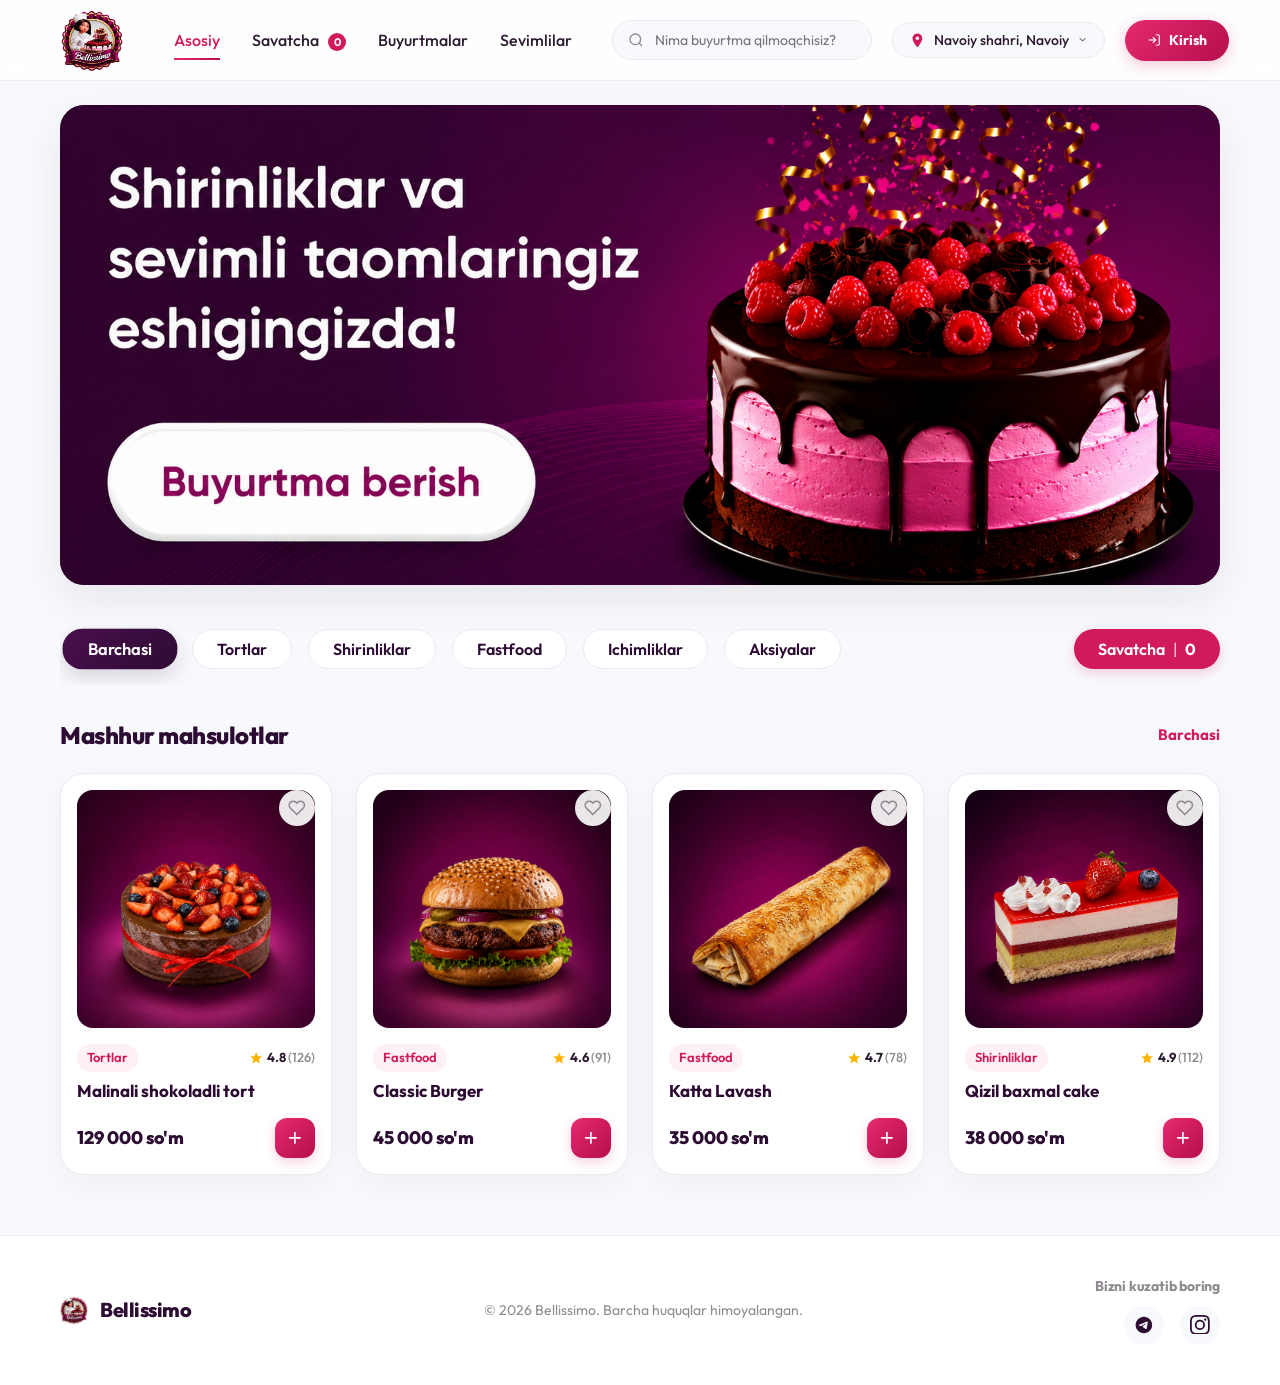
==== commit 72796f68: "Implement Yandex Maps address selector and complete checkout flow" ====
--- a/index.html
+++ b/index.html
@@ -7,7 +7,7 @@
     <title>Bellissimo - Shirinliklar va sevimli taomlaringiz eshigingizda!</title>
     <meta name="description"
         content="Bellissimo'dan eng mazali tortlar, shirinliklar, fastfood va salqin ichimliklarni tez va qulay yetkazib berish bilan buyurtma qiling.">
-    <link rel="icon" type="image/x-icon" href="images/logo2.png">
+    <link rel="icon" type="image/png" href="images/favicon.png">
     <link rel="stylesheet" href="style.css">
 </head>
 
@@ -24,6 +24,7 @@
 
             <nav class="desktop-nav">
                 <a href="index.html" class="nav-link active">Asosiy</a>
+                <a href="cart.html" class="nav-link">Savatcha <span class="cart-badge nav-cart-badge">0</span></a>
                 <a href="orders.html" class="nav-link">Buyurtmalar</a>
                 <a href="favorites.html" class="nav-link">Sevimlilar</a>
             </nav>
@@ -397,19 +398,24 @@
                 <span>Asosiy</span>
             </a>
 
+            <a href="cart.html" class="mobile-nav-item">
+                <div class="mobile-cart-icon-wrapper">
+                    <img src="images/korzinka.svg" alt="Savatcha" style="width: 22px; height: 22px; object-fit: contain;">
+                    <span class="cart-badge badge">0</span>
+                </div>
+                <span>Savatcha</span>
+            </a>
+
             <a href="orders.html" class="mobile-nav-item">
-                <img src="images/korzinka.svg" alt="Buyurtmalar" style="width: 22px; height: 22px; object-fit: contain;">
-                <span>Buyurtmalar</span>
-            </a>
-
-            <a href="favorites.html" class="mobile-nav-item">
                 <svg stroke="currentColor" fill="none" stroke-width="2" viewBox="0 0 24 24" height="1em" width="1em"
                     xmlns="http://www.w3.org/2000/svg">
-                    <path
-                        d="M20.84 4.61a5.5 5.5 0 0 0-7.78 0L12 5.67l-1.06-1.06a5.5 5.5 0 0 0-7.78 7.78l1.06 1.06L12 21.23l7.78-7.78 1.06-1.06a5.5 5.5 0 0 0 0-7.78z">
-                    </path>
+                    <path d="M9 5H7a2 2 0 0 0-2 2v12a2 2 0 0 0 2 2h10a2 2 0 0 0 2-2V7a2 2 0 0 0-2-2h-2"></path>
+                    <rect x="9" y="3" width="6" height="4" rx="2" ry="2"></rect>
+                    <path d="M9 14h6"></path>
+                    <path d="M9 18h6"></path>
+                    <path d="M9 10h6"></path>
                 </svg>
-                <span>Sevimlilar</span>
+                <span>Buyurtmalar</span>
             </a>
 
             <a href="profile.html" class="mobile-nav-item">
--- a/style.css
+++ b/style.css
@@ -163,6 +163,24 @@
     transition: var(--transition-smooth);
 }
 
+.nav-cart-badge {
+    background-color: var(--pink-accent);
+    color: #fff;
+    font-size: 11px;
+    font-weight: 700;
+    min-width: 18px;
+    height: 18px;
+    border-radius: 9px;
+    display: inline-flex;
+    align-items: center;
+    justify-content: center;
+    padding: 0 4px;
+    margin-left: 6px;
+    vertical-align: middle;
+    line-height: 1;
+}
+
+
 .nav-link.active,
 .nav-link:hover {
     color: var(--pink-accent);
@@ -430,6 +448,33 @@
 .mobile-nav-item.active svg {
     transform: translateY(-2px);
 }
+
+.mobile-cart-icon-wrapper {
+    position: relative;
+    display: inline-flex;
+    align-items: center;
+    justify-content: center;
+}
+
+.mobile-cart-icon-wrapper .badge {
+    position: absolute;
+    top: -6px;
+    right: -10px;
+    background-color: var(--pink-accent);
+    color: #fff;
+    font-size: 9px;
+    font-weight: 700;
+    min-width: 15px;
+    height: 15px;
+    border-radius: 50%;
+    display: none;
+    align-items: center;
+    justify-content: center;
+    padding: 0;
+    border: 1.5px solid #fff;
+    line-height: 1;
+}
+
 
 /* ==========================================================================
    HERO BANNER
@@ -1330,6 +1375,9 @@
 
 /* Tablet & Smaller Screens */
 @media (max-width: 992px) {
+    body {
+        padding-bottom: 90px;
+    }
     /* Layout Adaptations */
     .desktop-header,
     .header {
@@ -1466,6 +1514,9 @@
     .detail-page-wrapper {
         padding: 0;
         background-color: var(--dark-purple);
+        margin-left: -16px;
+        margin-right: -16px;
+        width: calc(100% + 32px);
     }
     
     .detail-back-bar {
@@ -1478,7 +1529,7 @@
     
     .detail-gallery-card {
         border-radius: 0;
-        min-height: 280px;
+        height: 420px;
         padding: 16px 20px;
         box-shadow: none;
     }
@@ -1490,7 +1541,7 @@
     
     .detail-info-card {
         border-radius: 30px 30px 0 0;
-        padding: 30px 20px 100px;
+        padding: 30px 20px 80px;
         margin-top: -24px;
         position: relative;
         z-index: 10;
@@ -1547,45 +1598,61 @@
     }
     
     .detail-purchase-bar {
-        position: fixed;
-        bottom: 0;
-        left: 0;
-        width: 100%;
+        position: relative;
         background-color: #fff;
-        padding: 16px 20px 24px;
-        box-shadow: 0 -10px 30px rgba(0, 0, 0, 0.06);
+        padding: 20px 0 0;
         border-top: 1px solid var(--border-color);
-        margin-top: 0;
+        margin-top: 24px;
         z-index: 999;
-    }
-    
-    .detail-total-price {
-        font-size: 22px;
+        display: grid;
+        grid-template-areas: 
+            "price qty"
+            "button button";
+        grid-template-columns: 1fr auto;
+        gap: 12px;
+        align-items: center;
+    }
+    
+    .detail-total-col {
+        grid-area: price;
+        display: flex;
+        flex-direction: column;
+        align-items: flex-start;
     }
     
     .detail-actions-col {
-        gap: 12px;
-    }
-    
-    .quantity-selector {
+        grid-area: qty;
+        display: contents;
+    }
+    
+    .detail-actions-col .quantity-selector {
+        grid-area: qty;
         padding: 6px 12px;
         gap: 12px;
-    }
-    
-    .qty-btn {
+        display: inline-flex;
+    }
+    
+    .detail-actions-col .qty-btn {
         width: 24px;
         height: 24px;
         font-size: 16px;
     }
     
-    .qty-number {
+    .detail-actions-col .qty-number {
         font-size: 15px;
     }
     
-    .btn-add-to-cart {
+    .detail-actions-col .btn-add-to-cart {
+        grid-area: button;
+        width: 100%;
+        justify-content: center;
         padding: 12px 20px;
         font-size: 15px;
         gap: 6px;
+    }
+    
+    .detail-total-price {
+        font-size: 22px;
     }
 }
 
@@ -2191,4 +2258,179 @@
         justify-content: center;
         width: 100%;
     }
-}
+    
+    /* Responsive Cart Layout and Items on Mobile */
+    .cart-items-panel,
+    .cart-summary-panel {
+        padding: 16px;
+    }
+    
+    .cart-item {
+        display: grid;
+        grid-template-columns: 80px 1fr;
+        gap: 12px 16px;
+        padding: 16px 0;
+        align-items: center;
+    }
+    
+    .cart-item-img {
+        width: 80px;
+        height: 80px;
+    }
+    
+    .cart-item-info {
+        display: flex;
+        flex-direction: column;
+        gap: 4px;
+        width: 100%;
+    }
+    
+    .cart-item-actions {
+        grid-column: 1 / 3;
+        display: flex;
+        flex-direction: row;
+        justify-content: space-between;
+        align-items: center;
+        width: 100%;
+        margin-top: 4px;
+        padding-top: 12px;
+        border-top: 1px dashed var(--border-color);
+    }
+}
+
+/* ==========================================================================
+   YANDEX MAPS CHECKOUT INTEGRATION
+   ========================================================================== */
+.checkout-map-wrapper {
+    position: relative;
+    width: 100%;
+    margin-bottom: 20px;
+}
+
+.checkout-map-container {
+    width: 100%;
+    height: 480px;
+    border-radius: var(--border-radius-lg);
+    border: 1px solid var(--border-color);
+    box-shadow: var(--shadow-soft);
+    overflow: hidden;
+    position: relative;
+    background-color: var(--bg-gray);
+}
+
+.map-search-row {
+    position: relative;
+    margin-bottom: 16px;
+    display: flex;
+    gap: 12px;
+}
+
+.map-search-input-wrapper {
+    position: relative;
+    flex-grow: 1;
+}
+
+.map-search-input-wrapper svg {
+    position: absolute;
+    left: 14px;
+    top: 50%;
+    transform: translateY(-50%);
+    color: var(--text-muted);
+    pointer-events: none;
+}
+
+.map-search-input {
+    width: 100%;
+    padding: 12px 16px 12px 42px;
+    border: 1px solid var(--border-color);
+    border-radius: 12px;
+    font-size: 15px;
+    font-family: 'Outfit', sans-serif;
+    color: var(--text-dark);
+    transition: var(--transition-smooth);
+    background-color: #fff;
+}
+
+.map-search-input:focus {
+    border-color: var(--pink-accent);
+    outline: none;
+    box-shadow: 0 0 0 3px rgba(209, 26, 91, 0.1);
+}
+
+.btn-locate-user {
+    background-color: #fff;
+    border: 1px solid var(--border-color);
+    color: var(--dark-purple);
+    width: 48px;
+    height: 48px;
+    border-radius: 12px;
+    display: flex;
+    align-items: center;
+    justify-content: center;
+    cursor: pointer;
+    box-shadow: var(--shadow-soft);
+    transition: var(--transition-smooth);
+    flex-shrink: 0;
+}
+
+.btn-locate-user:hover {
+    border-color: var(--pink-accent);
+    color: var(--pink-accent);
+    transform: translateY(-1px);
+}
+
+.btn-locate-user:active {
+    transform: translateY(0);
+}
+
+.selected-address-box {
+    background-color: rgba(209, 26, 91, 0.02);
+    border: 2px dashed var(--pink-accent);
+    padding: 16px 20px;
+    border-radius: 16px;
+    margin-bottom: 20px;
+    text-align: left;
+}
+
+.btn-confirm-address {
+    width: 100%;
+    background: var(--pink-gradient);
+    color: #fff;
+    font-size: 15px;
+    font-weight: 700;
+    padding: 12px 20px;
+    border-radius: 20px;
+    cursor: pointer;
+    text-align: center;
+    border: none;
+    box-shadow: 0 4px 15px rgba(209, 26, 91, 0.15);
+    transition: var(--transition-smooth);
+}
+
+.btn-confirm-address:hover:not(:disabled) {
+    transform: translateY(-2px);
+    box-shadow: 0 6px 20px rgba(209, 26, 91, 0.25);
+}
+
+.btn-confirm-address:disabled {
+    background: var(--border-color);
+    color: var(--text-muted);
+    cursor: not-allowed;
+    box-shadow: none;
+    transform: none;
+}
+
+@media (max-width: 992px) {
+    .checkout-map-container {
+        height: 400px;
+    }
+}
+
+@media (max-width: 576px) {
+    .checkout-map-container {
+        height: 360px;
+    }
+    .map-search-row {
+        flex-direction: row;
+    }
+}
